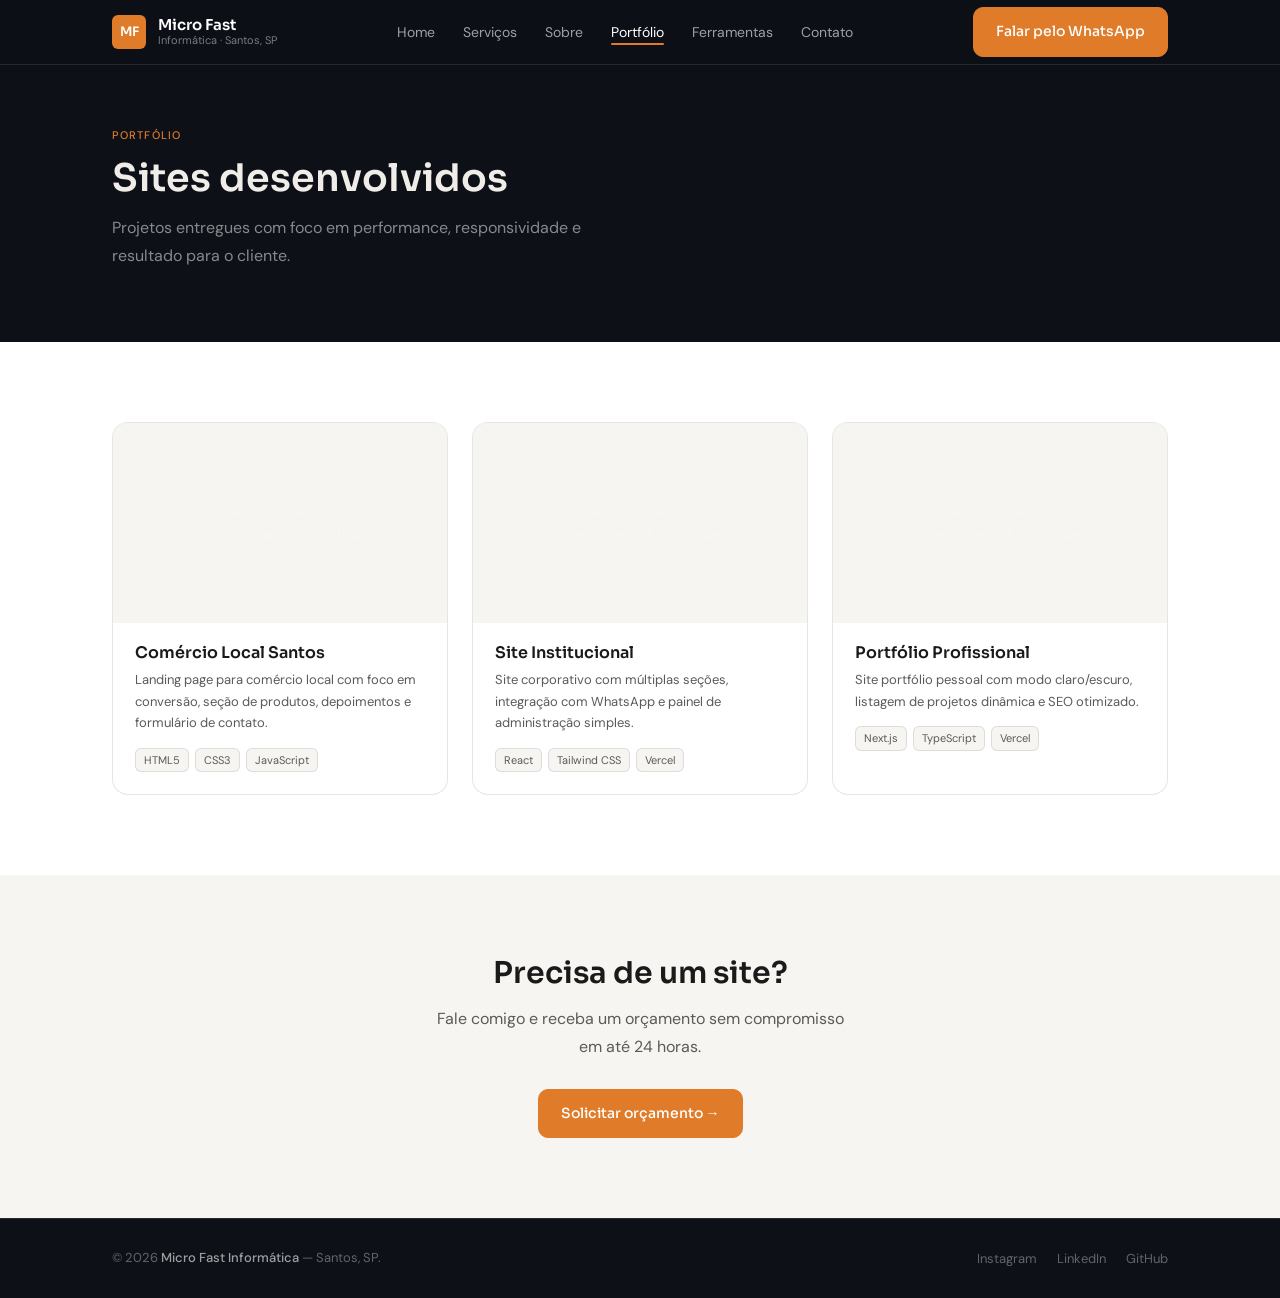
==== deploy/portfolio.html @ 58801572 "Atualizar site Micro Fast com novo layout e paginas - Adiciona index.html, ferramentas.html e portfo" ====
<!DOCTYPE html>
<html lang="pt-BR">
<head>
  <meta charset="UTF-8" />
  <meta name="viewport" content="width=device-width, initial-scale=1.0" />

  <title>Portfólio — Micro Fast Informática</title>
  <meta name="description" content="Sites desenvolvidos pela Micro Fast Informática. Landing pages, sites institucionais e portfólios em HTML, React e Next.js — Santos, SP." />
  <link rel="canonical" href="https://microfastinformatica.online/portfolio.html" />
  <link rel="icon" href="assets/images/logo.png" type="image/png" />

  <link rel="preconnect" href="https://fonts.googleapis.com" />
  <link rel="preconnect" href="https://fonts.gstatic.com" crossorigin />
  <link
    href="https://fonts.googleapis.com/css2?family=Sora:wght@400;500;600&family=DM+Sans:ital,wght@0,400;0,500;1,400&display=swap"
    rel="stylesheet"
  />

  <link rel="stylesheet" href="assets/css/style.css" />
</head>

<body>

  <!-- NAV (idêntica ao index) -->
  <header>
    <nav class="nav" role="navigation" aria-label="Menu principal">
      <div class="container nav__inner">
        <a href="index.html#home" class="nav__logo" aria-label="Voltar ao início">
          <div class="nav__logo-icon" aria-hidden="true">MF</div>
          <div class="nav__logo-text">
            <div class="nav__logo-name">Micro Fast</div>
            <div class="nav__logo-location">Informática · Santos, SP</div>
          </div>
        </a>
        <ul class="nav__links" role="list">
          <li><a href="index.html#home"     class="nav__link">Home</a></li>
          <li><a href="index.html#services" class="nav__link">Serviços</a></li>
          <li><a href="index.html#about"    class="nav__link">Sobre</a></li>
          <li><a href="portfolio.html"      class="nav__link active">Portfólio</a></li>
          <li><a href="ferramentas.html"    class="nav__link">Ferramentas</a></li>
          <li><a href="index.html#contact"  class="nav__link">Contato</a></li>
        </ul>
        <a
          href="https://api.whatsapp.com/send?phone=5513978264067"
          class="btn btn--primary nav__cta"
          target="_blank"
          rel="noopener"
        >Falar pelo WhatsApp</a>
        <button class="nav__toggle" aria-controls="nav-drawer" aria-expanded="false" aria-label="Abrir menu">
          <span></span><span></span><span></span>
        </button>
      </div>
      <nav class="nav__drawer" id="nav-drawer" aria-label="Menu mobile">
        <a href="index.html"          class="nav__drawer-link">Home</a>
        <a href="index.html#services" class="nav__drawer-link">Serviços</a>
        <a href="index.html#about"    class="nav__drawer-link">Sobre</a>
        <a href="portfolio.html"      class="nav__drawer-link">Portfólio</a>
        <a href="ferramentas.html"    class="nav__drawer-link">Ferramentas</a>
        <a href="index.html#contact"  class="nav__drawer-link">Contato</a>
        <a href="https://wa.me/5513978264067" class="btn btn--primary nav__drawer-cta" target="_blank" rel="noopener">WhatsApp</a>
      </nav>
    </nav>
  </header>


  <main>

    <!-- Header da página -->
    <div class="portfolio-page__header">
      <div class="container">
        <span class="section-label">Portfólio</span>
        <h1 style="color: #F0EDE8; margin-bottom: 12px;">Sites desenvolvidos</h1>
        <p style="color: rgba(255,255,255,0.5); font-size: 16px; max-width: 480px;">
          Projetos entregues com foco em performance, responsividade
          e resultado para o cliente.
        </p>
      </div>
    </div>

    <!-- Grid de projetos -->
    <section class="section" aria-label="Projetos">
      <div class="container">
        <div class="portfolio-page__grid">

          <!-- ============================================================
               INSTRUÇÃO: Duplicar este bloco para cada projeto.
               Substituir:
                 - portfolio-item__thumb → adicionar <img src="..." alt="...">
                 - portfolio-item__title → nome do projeto
                 - portfolio-item__desc  → descrição breve
                 - portfolio-item__tag   → tecnologias usadas
                 - o link do botão       → URL do projeto ao vivo
               ============================================================ -->

          <!-- Projeto 1 -->
          <article class="card portfolio-item animate-on-scroll">
            <div class="portfolio-item__thumb portfolio-preview__thumb--dark">
              <!-- <img src="assets/images/projeto-comércio-local.jpg" alt="Screenshot do site Comércio Local Santos" /> -->
              <!-- Placeholder até adicionar screenshot real: -->
              <div style="font-size: 12px; color: rgba(255,255,255,0.3); text-align: center; padding: 16px;">
                Adicionar screenshot<br>assets/images/projeto-1.jpg
              </div>
            </div>
            <div class="portfolio-item__body">
              <h2 class="portfolio-item__title">Comércio Local Santos</h2>
              <p class="portfolio-item__desc">
                Landing page para comércio local com foco em conversão,
                seção de produtos, depoimentos e formulário de contato.
              </p>
              <div class="portfolio-item__tags">
                <span class="portfolio-item__tag">HTML5</span>
                <span class="portfolio-item__tag">CSS3</span>
                <span class="portfolio-item__tag">JavaScript</span>
              </div>
              <!-- <a href="https://URL-DO-PROJETO.com" class="btn btn--outline" target="_blank" rel="noopener" style="margin-top:16px; font-size: 13px;">Ver projeto →</a> -->
            </div>
          </article>

          <!-- Projeto 2 -->
          <article class="card portfolio-item animate-on-scroll">
            <div class="portfolio-item__thumb portfolio-preview__thumb--purple">
              <div style="font-size: 12px; color: rgba(255,255,255,0.3); text-align: center; padding: 16px;">
                Adicionar screenshot<br>assets/images/projeto-2.jpg
              </div>
            </div>
            <div class="portfolio-item__body">
              <h2 class="portfolio-item__title">Site Institucional</h2>
              <p class="portfolio-item__desc">
                Site corporativo com múltiplas seções, integração com
                WhatsApp e painel de administração simples.
              </p>
              <div class="portfolio-item__tags">
                <span class="portfolio-item__tag">React</span>
                <span class="portfolio-item__tag">Tailwind CSS</span>
                <span class="portfolio-item__tag">Vercel</span>
              </div>
            </div>
          </article>

          <!-- Projeto 3 -->
          <article class="card portfolio-item animate-on-scroll">
            <div class="portfolio-item__thumb portfolio-preview__thumb--teal">
              <div style="font-size: 12px; color: rgba(255,255,255,0.3); text-align: center; padding: 16px;">
                Adicionar screenshot<br>assets/images/projeto-3.jpg
              </div>
            </div>
            <div class="portfolio-item__body">
              <h2 class="portfolio-item__title">Portfólio Profissional</h2>
              <p class="portfolio-item__desc">
                Site portfólio pessoal com modo claro/escuro,
                listagem de projetos dinâmica e SEO otimizado.
              </p>
              <div class="portfolio-item__tags">
                <span class="portfolio-item__tag">Next.js</span>
                <span class="portfolio-item__tag">TypeScript</span>
                <span class="portfolio-item__tag">Vercel</span>
              </div>
            </div>
          </article>

        </div><!-- /.portfolio-page__grid -->
      </div>
    </section>

    <!-- CTA final -->
    <section class="section section--alt" aria-label="CTA portfólio">
      <div class="container" style="text-align: center;">
        <h2 style="margin-bottom: 12px;">Precisa de um site?</h2>
        <p style="color: var(--color-text-secondary); margin-bottom: 28px; max-width: 420px; margin-left: auto; margin-right: auto;">
          Fale comigo e receba um orçamento sem compromisso em até 24 horas.
        </p>
        <a
          href="https://wa.me/5513978264067?text=Ol%C3%A1%20Antonio,%20gostaria%20de%20um%20or%C3%A7amento%20para%20cria%C3%A7%C3%A3o%20de%20site."
          class="btn btn--primary"
          target="_blank"
          rel="noopener"
        >
          Solicitar orçamento →
        </a>
      </div>
    </section>

  </main>


  <footer class="footer" role="contentinfo">
    <div class="container footer__inner">
      <p class="footer__copy">
        © <span id="footer-year">2025</span>
        <strong>Micro Fast Informática</strong> — Santos, SP.
      </p>
      <nav class="footer__links" aria-label="Links sociais">
        <a href="https://www.instagram.com/microfastinformatica/" class="footer__link" target="_blank" rel="noopener">Instagram</a>
        <a href="https://www.linkedin.com/in/antonio-rodrigo-gomes-de-oliveira-55240134a/" class="footer__link" target="_blank" rel="noopener">LinkedIn</a>
        <a href="https://github.com/arsgoliveira" class="footer__link" target="_blank" rel="noopener">GitHub</a>
      </nav>
    </div>
  </footer>

  <script src="assets/js/main.js"></script>
  <script>document.getElementById('footer-year').textContent = new Date().getFullYear();</script>

</body>
</html>
---- deploy/assets/css/style.css ----
/* ==========================================================================
   Micro Fast Informática — style.css
   Autor: Antonio Rodrigo · arsgoliveira
   Versão: 2.0.0
   
   ÍNDICE:
   01. Variáveis e Reset
   02. Tipografia Base
   03. Utilitários
   04. Componentes (botões, badges, cards)
   05. Navegação
   06. Hero
   07. Serviços
   08. Depoimentos
   09. Sobre / Timeline
   10. Portfólio
   11. Contato
   12. Footer
   13. Página Portfolio
   14. Página Ferramentas
   15. Animações
   16. Media Queries (responsivo)
   ========================================================================== */


/* ==========================================================================
   01. VARIÁVEIS E RESET
   ========================================================================== */

@import url('https://fonts.googleapis.com/css2?family=Sora:wght@400;500;600&family=DM+Sans:ital,wght@0,400;0,500;1,400&display=swap');

:root {
  /* Cores principais */
  --color-accent:       #E07B2A;
  --color-accent-hover: #C96A1C;
  --color-accent-light: rgba(224, 123, 42, 0.12);
  --color-accent-border:rgba(224, 123, 42, 0.30);

  /* Paleta escura (hero, nav, footer) */
  --color-dark:         #0D1117;
  --color-dark-2:       #141C26;
  --color-dark-3:       #1A2332;

  /* Paleta de superfícies (seções claras) */
  --color-bg:           #FFFFFF;
  --color-bg-secondary: #F7F5F2;
  --color-bg-tertiary:  #F0EDE8;

  /* Texto */
  --color-text-primary:   #1A1A1A;
  --color-text-secondary: #5A5A5A;
  --color-text-muted:     #9A9A9A;

  /* Bordas */
  --color-border:       rgba(0, 0, 0, 0.10);
  --color-border-dark:  rgba(255, 255, 255, 0.10);

  /* Tipografia */
  --font-display: 'Sora', sans-serif;
  --font-body:    'DM Sans', sans-serif;

  /* Espaçamentos */
  --section-py:   80px;
  --container-px: 32px;
  --max-width:    1120px;

  /* Raios de borda */
  --radius-sm:  6px;
  --radius-md:  10px;
  --radius-lg:  16px;
  --radius-xl:  24px;

  /* Sombras */
  --shadow-sm: 0 1px 3px rgba(0,0,0,0.08);
  --shadow-md: 0 4px 16px rgba(0,0,0,0.10);
  --shadow-lg: 0 8px 32px rgba(0,0,0,0.12);

  /* Transições */
  --transition: 0.22s ease;
}

/* Reset moderno */
*, *::before, *::after {
  box-sizing: border-box;
  margin: 0;
  padding: 0;
}

html {
  scroll-behavior: smooth;
  -webkit-text-size-adjust: 100%;
}

body {
  font-family: var(--font-body);
  font-size: 16px;
  line-height: 1.7;
  color: var(--color-text-primary);
  background: var(--color-bg);
  overflow-x: hidden;
}

img {
  max-width: 100%;
  height: auto;
  display: block;
}

a {
  color: inherit;
  text-decoration: none;
}

ul, ol {
  list-style: none;
}

button {
  font-family: var(--font-body);
  cursor: pointer;
}

input, textarea, select {
  font-family: var(--font-body);
  font-size: 14px;
}


/* ==========================================================================
   02. TIPOGRAFIA BASE
   ========================================================================== */

h1, h2, h3, h4 {
  font-family: var(--font-display);
  line-height: 1.25;
  font-weight: 600;
}

h1 { font-size: clamp(26px, 4vw, 38px); }
h2 { font-size: clamp(22px, 3vw, 30px); }
h3 { font-size: clamp(16px, 2vw, 20px); }
h4 { font-size: 16px; }

p { line-height: 1.75; }


/* ==========================================================================
   03. UTILITÁRIOS
   ========================================================================== */

.container {
  width: 100%;
  max-width: var(--max-width);
  margin: 0 auto;
  padding: 0 var(--container-px);
}

.section {
  padding: var(--section-py) 0;
}

.section--alt {
  background: var(--color-bg-secondary);
}

/* Rótulo de seção (ex: "Serviços", "Sobre") */
.section-label {
  display: inline-block;
  font-size: 11px;
  font-weight: 500;
  letter-spacing: 0.1em;
  text-transform: uppercase;
  color: var(--color-accent);
  margin-bottom: 10px;
}

/* Cabeçalho de seção */
.section-header {
  margin-bottom: 48px;
}

.section-header__title {
  font-family: var(--font-display);
  font-size: clamp(22px, 3vw, 30px);
  color: var(--color-text-primary);
  margin-bottom: 12px;
}

.section-header__sub {
  font-size: 16px;
  color: var(--color-text-secondary);
  max-width: 480px;
  line-height: 1.7;
}

/* Texto em destaque laranja */
.text-accent { color: var(--color-accent); }

/* Visually hidden (acessibilidade) */
.sr-only {
  position: absolute;
  width: 1px;
  height: 1px;
  padding: 0;
  margin: -1px;
  overflow: hidden;
  clip: rect(0,0,0,0);
  white-space: nowrap;
  border: 0;
}


/* ==========================================================================
   04. COMPONENTES
   ========================================================================== */

/* --- Botões --- */
.btn {
  display: inline-flex;
  align-items: center;
  gap: 8px;
  font-family: var(--font-display);
  font-size: 14px;
  font-weight: 500;
  padding: 12px 22px;
  border-radius: var(--radius-md);
  border: 1.5px solid transparent;
  transition: background var(--transition), color var(--transition),
              border-color var(--transition), transform var(--transition);
  white-space: nowrap;
}

.btn:active { transform: scale(0.97); }

.btn--primary {
  background: var(--color-accent);
  color: #fff;
  border-color: var(--color-accent);
}
.btn--primary:hover {
  background: var(--color-accent-hover);
  border-color: var(--color-accent-hover);
}

.btn--outline {
  background: transparent;
  color: var(--color-text-primary);
  border-color: var(--color-border);
}
.btn--outline:hover {
  background: var(--color-bg-secondary);
  border-color: rgba(0,0,0,0.2);
}

/* Variante para contexto escuro */
.btn--outline-dark {
  background: transparent;
  color: rgba(255,255,255,0.85);
  border-color: rgba(255,255,255,0.2);
}
.btn--outline-dark:hover {
  background: rgba(255,255,255,0.08);
  border-color: rgba(255,255,255,0.35);
  color: #fff;
}

.btn--whatsapp {
  background: #25D366;
  color: #fff;
  border-color: #25D366;
  justify-content: center;
  width: 100%;
}
.btn--whatsapp:hover { background: #1da854; border-color: #1da854; }

.btn--icon { padding: 0; border: none; background: none; }

/* --- Badge / Tag --- */
.badge {
  display: inline-flex;
  align-items: center;
  gap: 5px;
  font-size: 11px;
  font-weight: 500;
  padding: 4px 10px;
  border-radius: 20px;
}

.badge--accent {
  background: var(--color-accent-light);
  border: 1px solid var(--color-accent-border);
  color: var(--color-accent);
}

.badge--dot::before {
  content: '';
  display: inline-block;
  width: 6px;
  height: 6px;
  border-radius: 50%;
  background: var(--color-accent);
}

/* --- Cards base --- */
.card {
  background: var(--color-bg);
  border: 1px solid var(--color-border);
  border-radius: var(--radius-lg);
  transition: border-color var(--transition), box-shadow var(--transition);
}

.card:hover {
  border-color: var(--color-accent-border);
  box-shadow: var(--shadow-sm);
}

/* --- Ícone de feature --- */
.feature-icon {
  width: 44px;
  height: 44px;
  border-radius: var(--radius-md);
  background: var(--color-accent-light);
  display: flex;
  align-items: center;
  justify-content: center;
  flex-shrink: 0;
}

.feature-icon svg {
  width: 20px;
  height: 20px;
  stroke: var(--color-accent);
  fill: none;
  stroke-width: 1.8;
  stroke-linecap: round;
  stroke-linejoin: round;
}


/* ==========================================================================
   05. NAVEGAÇÃO
   ========================================================================== */

.nav {
  position: fixed;
  top: 0;
  left: 0;
  right: 0;
  z-index: 1000;
  background: rgba(13, 17, 23, 0.96);
  backdrop-filter: blur(12px);
  -webkit-backdrop-filter: blur(12px);
  border-bottom: 1px solid var(--color-border-dark);
  transition: background var(--transition);
}

.nav__inner {
  display: flex;
  align-items: center;
  justify-content: space-between;
  height: 64px;
  gap: 32px;
}

/* Logo */
.nav__logo {
  display: flex;
  align-items: center;
  gap: 12px;
  flex-shrink: 0;
}

.nav__logo-icon {
  width: 34px;
  height: 34px;
  background: var(--color-accent);
  border-radius: var(--radius-sm);
  display: flex;
  align-items: center;
  justify-content: center;
  font-family: var(--font-display);
  font-size: 13px;
  font-weight: 600;
  color: #fff;
  letter-spacing: -0.5px;
}

.nav__logo-text {
  line-height: 1.2;
}

.nav__logo-name {
  font-family: var(--font-display);
  font-size: 15px;
  font-weight: 600;
  color: #fff;
}

.nav__logo-location {
  font-size: 11px;
  color: rgba(255,255,255,0.45);
}

/* Links desktop */
.nav__links {
  display: flex;
  align-items: center;
  gap: 28px;
}

.nav__link {
  font-size: 14px;
  color: rgba(255,255,255,0.6);
  transition: color var(--transition);
  position: relative;
}

.nav__link:hover,
.nav__link.active {
  color: #fff;
}

.nav__link.active::after {
  content: '';
  position: absolute;
  bottom: -4px;
  left: 0;
  right: 0;
  height: 2px;
  background: var(--color-accent);
  border-radius: 2px;
}

/* CTA no nav */
.nav__cta {
  flex-shrink: 0;
}

/* Hamburguer (mobile) */
.nav__toggle {
  display: none;
  flex-direction: column;
  gap: 5px;
  padding: 4px;
  background: none;
  border: none;
  cursor: pointer;
}

.nav__toggle span {
  display: block;
  width: 22px;
  height: 2px;
  background: rgba(255,255,255,0.8);
  border-radius: 2px;
  transition: transform var(--transition), opacity var(--transition);
}

/* Menu mobile aberto */
.nav__toggle.is-open span:nth-child(1) { transform: translateY(7px) rotate(45deg); }
.nav__toggle.is-open span:nth-child(2) { opacity: 0; }
.nav__toggle.is-open span:nth-child(3) { transform: translateY(-7px) rotate(-45deg); }

/* Drawer mobile */
.nav__drawer {
  display: none;
  position: fixed;
  inset: 64px 0 0 0;
  background: var(--color-dark);
  z-index: 999;
  padding: 28px var(--container-px);
  flex-direction: column;
  gap: 6px;
  border-top: 1px solid var(--color-border-dark);
}

.nav__drawer.is-open { display: flex; }

.nav__drawer-link {
  font-size: 18px;
  font-weight: 500;
  color: rgba(255,255,255,0.75);
  padding: 10px 0;
  border-bottom: 1px solid var(--color-border-dark);
  transition: color var(--transition);
}

.nav__drawer-link:hover { color: var(--color-accent); }

.nav__drawer-cta {
  margin-top: 16px;
}


/* ==========================================================================
   06. HERO
   ========================================================================== */

.hero {
  background: var(--color-dark);
  padding: 140px 0 96px;
  position: relative;
  overflow: hidden;
}

/* Decoração de fundo — anéis concêntricos */
.hero__bg-ring {
  position: absolute;
  border-radius: 50%;
  border: 1px solid rgba(224, 123, 42, 0.08);
  right: -60px;
  top: 50%;
  transform: translateY(-50%);
  pointer-events: none;
}

.hero__bg-ring--1 { width: 480px; height: 480px; }
.hero__bg-ring--2 { width: 320px; height: 320px; right: 20px; border-color: rgba(224,123,42,0.13); }
.hero__bg-ring--3 {
  width: 160px;
  height: 160px;
  right: 100px;
  border-color: rgba(224,123,42,0.22);
  background: rgba(224,123,42,0.04);
  display: flex;
  align-items: center;
  justify-content: center;
}

.hero__bg-ring-label {
  font-family: var(--font-display);
  font-size: 11px;
  font-weight: 500;
  color: var(--color-accent);
  text-align: center;
  line-height: 1.4;
}

/* Conteúdo */
.hero__content {
  position: relative;
  z-index: 1;
  max-width: 600px;
}

.hero__badge {
  margin-bottom: 24px;
}

.hero__title {
  font-family: var(--font-display);
  font-size: clamp(28px, 4.5vw, 44px);
  font-weight: 600;
  color: #F0EDE8;
  line-height: 1.2;
  margin-bottom: 18px;
}

.hero__title em {
  color: var(--color-accent);
  font-style: normal;
}

.hero__description {
  font-size: 16px;
  color: rgba(255,255,255,0.55);
  line-height: 1.75;
  max-width: 460px;
  margin-bottom: 36px;
}

.hero__actions {
  display: flex;
  gap: 14px;
  flex-wrap: wrap;
  margin-bottom: 56px;
}

/* Stats */
.hero__stats {
  display: flex;
  gap: 40px;
  flex-wrap: wrap;
  padding-top: 36px;
  border-top: 1px solid rgba(255,255,255,0.08);
}

.hero-stat__number {
  font-family: var(--font-display);
  font-size: 26px;
  font-weight: 600;
  color: #F0EDE8;
  line-height: 1;
  margin-bottom: 4px;
}

.hero-stat__number em {
  color: var(--color-accent);
  font-style: normal;
}

.hero-stat__label {
  font-size: 12px;
  color: rgba(255,255,255,0.4);
}


/* ==========================================================================
   07. SERVIÇOS
   ========================================================================== */

.services__grid {
  display: grid;
  grid-template-columns: repeat(3, 1fr);
  gap: 20px;
}

.service-card {
  padding: 28px;
}

.service-card__icon {
  margin-bottom: 20px;
}

.service-card__title {
  font-family: var(--font-display);
  font-size: 17px;
  font-weight: 600;
  color: var(--color-text-primary);
  margin-bottom: 10px;
}

.service-card__desc {
  font-size: 14px;
  color: var(--color-text-secondary);
  line-height: 1.7;
  margin-bottom: 20px;
}

.service-card__list {
  margin-bottom: 20px;
}

.service-card__list li {
  font-size: 13px;
  color: var(--color-text-secondary);
  padding: 5px 0;
  display: flex;
  align-items: flex-start;
  gap: 8px;
}

/* Marcador laranja da lista */
.service-card__list li::before {
  content: '';
  width: 5px;
  height: 5px;
  border-radius: 50%;
  background: var(--color-accent);
  margin-top: 7px;
  flex-shrink: 0;
}

.service-card__tag {
  display: inline-block;
  font-size: 11px;
  font-weight: 500;
  background: var(--color-accent-light);
  color: #B86018;
  border-radius: var(--radius-sm);
  padding: 3px 9px;
}


/* ==========================================================================
   08. DEPOIMENTOS
   ========================================================================== */

.testimonials__grid {
  display: grid;
  grid-template-columns: repeat(3, 1fr);
  gap: 20px;
}

.testimonial-card {
  padding: 24px;
}

.testimonial-card__stars {
  color: var(--color-accent);
  font-size: 14px;
  letter-spacing: 2px;
  margin-bottom: 14px;
}

.testimonial-card__text {
  font-size: 14px;
  font-style: italic;
  color: var(--color-text-secondary);
  line-height: 1.75;
  margin-bottom: 18px;
}

.testimonial-card__author {
  display: flex;
  align-items: center;
  gap: 10px;
}

.testimonial-card__avatar {
  width: 36px;
  height: 36px;
  border-radius: 50%;
  display: flex;
  align-items: center;
  justify-content: center;
  font-family: var(--font-display);
  font-size: 12px;
  font-weight: 600;
  flex-shrink: 0;
}

/* Cores dos avatares */
.avatar--blue   { background: #E6F1FB; color: #185FA5; }
.avatar--green  { background: #EAF3DE; color: #3B6D11; }
.avatar--amber  { background: #FAEEDA; color: #854F0B; }

.testimonial-card__name {
  font-size: 13px;
  font-weight: 500;
  color: var(--color-text-primary);
}

.testimonial-card__role {
  font-size: 12px;
  color: var(--color-text-muted);
}


/* ==========================================================================
   09. SOBRE / TIMELINE
   ========================================================================== */

.about__grid {
  display: grid;
  grid-template-columns: 1fr 1fr;
  gap: 64px;
  align-items: start;
}

.about__text p {
  font-size: 15px;
  color: var(--color-text-secondary);
  line-height: 1.8;
  margin-bottom: 16px;
}

/* Citação em destaque */
.about__highlight {
  border-left: 3px solid var(--color-accent);
  padding: 12px 20px;
  margin: 24px 0;
  font-size: 15px;
  font-weight: 500;
  color: var(--color-text-primary);
  line-height: 1.65;
  background: var(--color-accent-light);
  border-radius: 0 var(--radius-sm) var(--radius-sm) 0;
}

.about__actions {
  margin-top: 28px;
  display: flex;
  gap: 12px;
  flex-wrap: wrap;
}

/* Timeline */
.timeline {
  position: relative;
  padding-left: 24px;
}

.timeline::before {
  content: '';
  position: absolute;
  left: 0;
  top: 8px;
  bottom: 8px;
  width: 1px;
  background: var(--color-border);
}

.timeline__item {
  position: relative;
  margin-bottom: 28px;
}

.timeline__item:last-child { margin-bottom: 0; }

/* Ponto na linha do tempo */
.timeline__item::before {
  content: '';
  position: absolute;
  left: -28px;
  top: 5px;
  width: 9px;
  height: 9px;
  border-radius: 50%;
  background: var(--color-accent);
  border: 2px solid var(--color-bg);
}

.timeline__year {
  font-size: 11px;
  font-weight: 600;
  color: var(--color-accent);
  letter-spacing: 0.05em;
  margin-bottom: 4px;
}

.timeline__title {
  font-size: 14px;
  font-weight: 500;
  color: var(--color-text-primary);
  margin-bottom: 2px;
}

.timeline__desc {
  font-size: 13px;
  color: var(--color-text-secondary);
  line-height: 1.6;
}


/* ==========================================================================
   10. PORTFÓLIO (preview na home)
   ========================================================================== */

.portfolio-preview__grid {
  display: grid;
  grid-template-columns: repeat(3, 1fr);
  gap: 20px;
  margin-bottom: 32px;
}

.portfolio-preview__card {
  overflow: hidden;
}

/* Thumbnail simulada */
.portfolio-preview__thumb {
  height: 140px;
  position: relative;
  display: flex;
  align-items: center;
  justify-content: center;
  overflow: hidden;
}

.portfolio-preview__thumb--dark   { background: linear-gradient(135deg, #0D1117, #1a2a3a); }
.portfolio-preview__thumb--purple { background: linear-gradient(135deg, #1a1a2e, #0d1b2a); }
.portfolio-preview__thumb--teal   { background: linear-gradient(135deg, #0f2027, #203a43); }

/* Janelinha de browser dentro do thumb */
.portfolio-preview__browser {
  width: 65%;
  background: rgba(255,255,255,0.06);
  border: 1px solid rgba(255,255,255,0.12);
  border-radius: 5px;
  overflow: hidden;
}

.portfolio-preview__browser-bar {
  height: 14px;
  background: rgba(255,255,255,0.04);
  border-bottom: 1px solid rgba(255,255,255,0.08);
  display: flex;
  align-items: center;
  gap: 3px;
  padding: 0 6px;
}

.portfolio-preview__browser-dot {
  width: 4px;
  height: 4px;
  border-radius: 50%;
  background: rgba(255,255,255,0.2);
}

.portfolio-preview__browser-body {
  padding: 7px 8px;
  display: flex;
  flex-direction: column;
  gap: 4px;
}

.portfolio-preview__browser-line {
  height: 3px;
  background: rgba(224,123,42,0.5);
  border-radius: 2px;
}

.portfolio-preview__browser-line--short { width: 70%; }
.portfolio-preview__browser-line--shorter { width: 50%; }

.portfolio-preview__browser-filler {
  height: 2px;
  background: rgba(255,255,255,0.08);
  border-radius: 1px;
}

.portfolio-preview__info {
  padding: 16px 18px 20px;
}

.portfolio-preview__name {
  font-family: var(--font-display);
  font-size: 14px;
  font-weight: 600;
  color: var(--color-text-primary);
  margin-bottom: 4px;
}

.portfolio-preview__type {
  font-size: 12px;
  color: var(--color-text-muted);
}

.portfolio-preview__cta {
  text-align: center;
}


/* ==========================================================================
   11. CONTATO
   ========================================================================== */

.contact__grid {
  display: grid;
  grid-template-columns: 1fr 1fr;
  gap: 56px;
  align-items: start;
}

/* Info lateral */
.contact__info-list {
  margin-bottom: 28px;
}

.contact__info-item {
  display: flex;
  align-items: flex-start;
  gap: 14px;
  padding: 14px 0;
  border-bottom: 1px solid var(--color-border);
}

.contact__info-item:first-child { padding-top: 0; }
.contact__info-item:last-child  { border-bottom: none; }

.contact__info-label {
  font-size: 11px;
  color: var(--color-text-muted);
  margin-bottom: 3px;
  text-transform: uppercase;
  letter-spacing: 0.06em;
}

.contact__info-value {
  font-size: 14px;
  font-weight: 500;
  color: var(--color-text-primary);
}

.contact__info-value a {
  color: var(--color-accent);
  transition: opacity var(--transition);
}

.contact__info-value a:hover { opacity: 0.75; }

/* Placeholder do mapa */
.contact__map {
  background: var(--color-bg-secondary);
  border: 1px solid var(--color-border);
  border-radius: var(--radius-lg);
  height: 200px;
  display: flex;
  flex-direction: column;
  align-items: center;
  justify-content: center;
  gap: 10px;
  overflow: hidden;
}

.contact__map iframe {
  width: 100%;
  height: 100%;
  border: none;
  border-radius: var(--radius-lg);
}

/* Formulário */
.contact__form {
  background: var(--color-bg-secondary);
  border: 1px solid var(--color-border);
  border-radius: var(--radius-lg);
  padding: 28px;
}

.form-group {
  margin-bottom: 16px;
}

.form-group label {
  display: block;
  font-size: 12px;
  font-weight: 500;
  color: var(--color-text-secondary);
  margin-bottom: 6px;
  text-transform: uppercase;
  letter-spacing: 0.05em;
}

.form-group input,
.form-group select,
.form-group textarea {
  width: 100%;
  background: var(--color-bg);
  border: 1px solid var(--color-border);
  border-radius: var(--radius-md);
  padding: 10px 14px;
  color: var(--color-text-primary);
  transition: border-color var(--transition), box-shadow var(--transition);
  outline: none;
  appearance: none;
  -webkit-appearance: none;
}

.form-group input:focus,
.form-group select:focus,
.form-group textarea:focus {
  border-color: var(--color-accent);
  box-shadow: 0 0 0 3px var(--color-accent-light);
}

.form-group textarea {
  height: 100px;
  resize: vertical;
}

.form-group select {
  background-image: url("data:image/svg+xml,%3Csvg xmlns='http://www.w3.org/2000/svg' width='12' height='12' viewBox='0 0 24 24' fill='none' stroke='%23999' stroke-width='2'%3E%3Cpolyline points='6 9 12 15 18 9'/%3E%3C/svg%3E");
  background-repeat: no-repeat;
  background-position: right 12px center;
  padding-right: 36px;
}

.form__submit-row {
  display: flex;
  flex-direction: column;
  gap: 10px;
  margin-top: 8px;
}

.btn--submit {
  width: 100%;
  justify-content: center;
}

/* Feedback de envio */
.form__feedback {
  font-size: 13px;
  text-align: center;
  padding: 8px;
  border-radius: var(--radius-sm);
  display: none;
}

.form__feedback.is-success {
  display: block;
  background: #EAF3DE;
  color: #3B6D11;
}

.form__feedback.is-error {
  display: block;
  background: #FCEBEB;
  color: #A32D2D;
}


/* ==========================================================================
   12. FOOTER
   ========================================================================== */

.footer {
  background: var(--color-dark);
  padding: 28px 0;
  border-top: 1px solid var(--color-border-dark);
}

.footer__inner {
  display: flex;
  align-items: center;
  justify-content: space-between;
  gap: 20px;
  flex-wrap: wrap;
}

.footer__copy {
  font-size: 13px;
  color: rgba(255,255,255,0.35);
}

.footer__copy strong {
  color: rgba(255,255,255,0.6);
  font-weight: 500;
}

.footer__links {
  display: flex;
  gap: 20px;
}

.footer__link {
  font-size: 13px;
  color: rgba(255,255,255,0.35);
  transition: color var(--transition);
}

.footer__link:hover { color: var(--color-accent); }


/* ==========================================================================
   13. PÁGINA PORTFÓLIO
   ========================================================================== */

.portfolio-page__header {
  background: var(--color-dark);
  padding: 120px 0 72px;
}

.portfolio-page__header h1 {
  color: #F0EDE8;
}

.portfolio-page__header p {
  color: rgba(255,255,255,0.5);
}

.portfolio-page__grid {
  display: grid;
  grid-template-columns: repeat(auto-fill, minmax(300px, 1fr));
  gap: 24px;
}

.portfolio-item {
  overflow: hidden;
}

.portfolio-item__thumb {
  height: 200px;
  background: var(--color-bg-secondary);
  display: flex;
  align-items: center;
  justify-content: center;
  overflow: hidden;
  position: relative;
}

.portfolio-item__thumb img {
  width: 100%;
  height: 100%;
  object-fit: cover;
  transition: transform 0.4s ease;
}

.portfolio-item:hover .portfolio-item__thumb img {
  transform: scale(1.04);
}

.portfolio-item__body {
  padding: 20px 22px 22px;
}

.portfolio-item__title {
  font-family: var(--font-display);
  font-size: 16px;
  font-weight: 600;
  margin-bottom: 6px;
}

.portfolio-item__desc {
  font-size: 13px;
  color: var(--color-text-secondary);
  line-height: 1.65;
  margin-bottom: 14px;
}

.portfolio-item__tags {
  display: flex;
  gap: 6px;
  flex-wrap: wrap;
}

.portfolio-item__tag {
  font-size: 11px;
  background: var(--color-bg-secondary);
  color: var(--color-text-secondary);
  border: 1px solid var(--color-border);
  border-radius: var(--radius-sm);
  padding: 2px 8px;
}


/* ==========================================================================
   14. PÁGINA FERRAMENTAS
   ========================================================================== */

.tools-page__header {
  background: var(--color-dark);
  padding: 120px 0 72px;
}

.tools-page__header h1 { color: #F0EDE8; }
.tools-page__header p { color: rgba(255,255,255,0.5); }

.tools__grid {
  display: grid;
  grid-template-columns: repeat(auto-fill, minmax(280px, 1fr));
  gap: 20px;
}

.tool-card {
  padding: 22px;
  display: flex;
  flex-direction: column;
  gap: 12px;
}

.tool-card__title {
  font-family: var(--font-display);
  font-size: 15px;
  font-weight: 600;
}

.tool-card__desc {
  font-size: 13px;
  color: var(--color-text-secondary);
  line-height: 1.65;
  flex: 1;
}


/* ==========================================================================
   15. ANIMAÇÕES
   ========================================================================== */

/* Fade-in ao entrar na viewport */
.animate-on-scroll {
  opacity: 0;
  transform: translateY(20px);
  transition: opacity 0.5s ease, transform 0.5s ease;
}

.animate-on-scroll.is-visible {
  opacity: 1;
  transform: translateY(0);
}

/* Delay escalonado para grids */
.animate-on-scroll:nth-child(2) { transition-delay: 0.08s; }
.animate-on-scroll:nth-child(3) { transition-delay: 0.16s; }
.animate-on-scroll:nth-child(4) { transition-delay: 0.24s; }


/* ==========================================================================
   16. MEDIA QUERIES — RESPONSIVO
   ========================================================================== */

/* Tablet grande (< 1024px) */
@media (max-width: 1024px) {
  :root {
    --section-py: 64px;
    --container-px: 24px;
  }

  .services__grid          { grid-template-columns: 1fr 1fr; }
  .testimonials__grid      { grid-template-columns: 1fr 1fr; }
  .portfolio-preview__grid { grid-template-columns: 1fr 1fr; }
}

/* Tablet (< 768px) */
@media (max-width: 768px) {
  :root {
    --section-py: 52px;
    --container-px: 20px;
  }

  /* Nav — mostrar hamburguer */
  .nav__links  { display: none; }
  .nav__cta    { display: none; }
  .nav__toggle { display: flex; }

  /* Hero */
  .hero {
    padding: 110px 0 72px;
    text-align: center;
  }

  .hero__bg-ring { display: none; }

  .hero__content {
    max-width: 100%;
  }

  .hero__description { margin: 0 auto 36px; }

  .hero__actions {
    justify-content: center;
  }

  .hero__stats {
    justify-content: center;
    gap: 28px;
  }

  /* Grids de 1 coluna */
  .services__grid          { grid-template-columns: 1fr; }
  .testimonials__grid      { grid-template-columns: 1fr; }
  .portfolio-preview__grid { grid-template-columns: 1fr; }
  .about__grid             { grid-template-columns: 1fr; gap: 40px; }
  .contact__grid           { grid-template-columns: 1fr; gap: 40px; }

  /* Section headers */
  .section-header__sub { max-width: 100%; }

  /* Footer */
  .footer__inner {
    flex-direction: column;
    text-align: center;
  }
}

/* Mobile (< 480px) */
@media (max-width: 480px) {
  :root { --container-px: 16px; }

  .hero__actions {
    flex-direction: column;
    width: 100%;
  }

  .hero__actions .btn {
    width: 100%;
    justify-content: center;
  }

  .hero__stats {
    gap: 20px;
  }

  .contact__form { padding: 20px; }

  .about__actions {
    flex-direction: column;
  }

  .about__actions .btn {
    width: 100%;
    justify-content: center;
  }
}
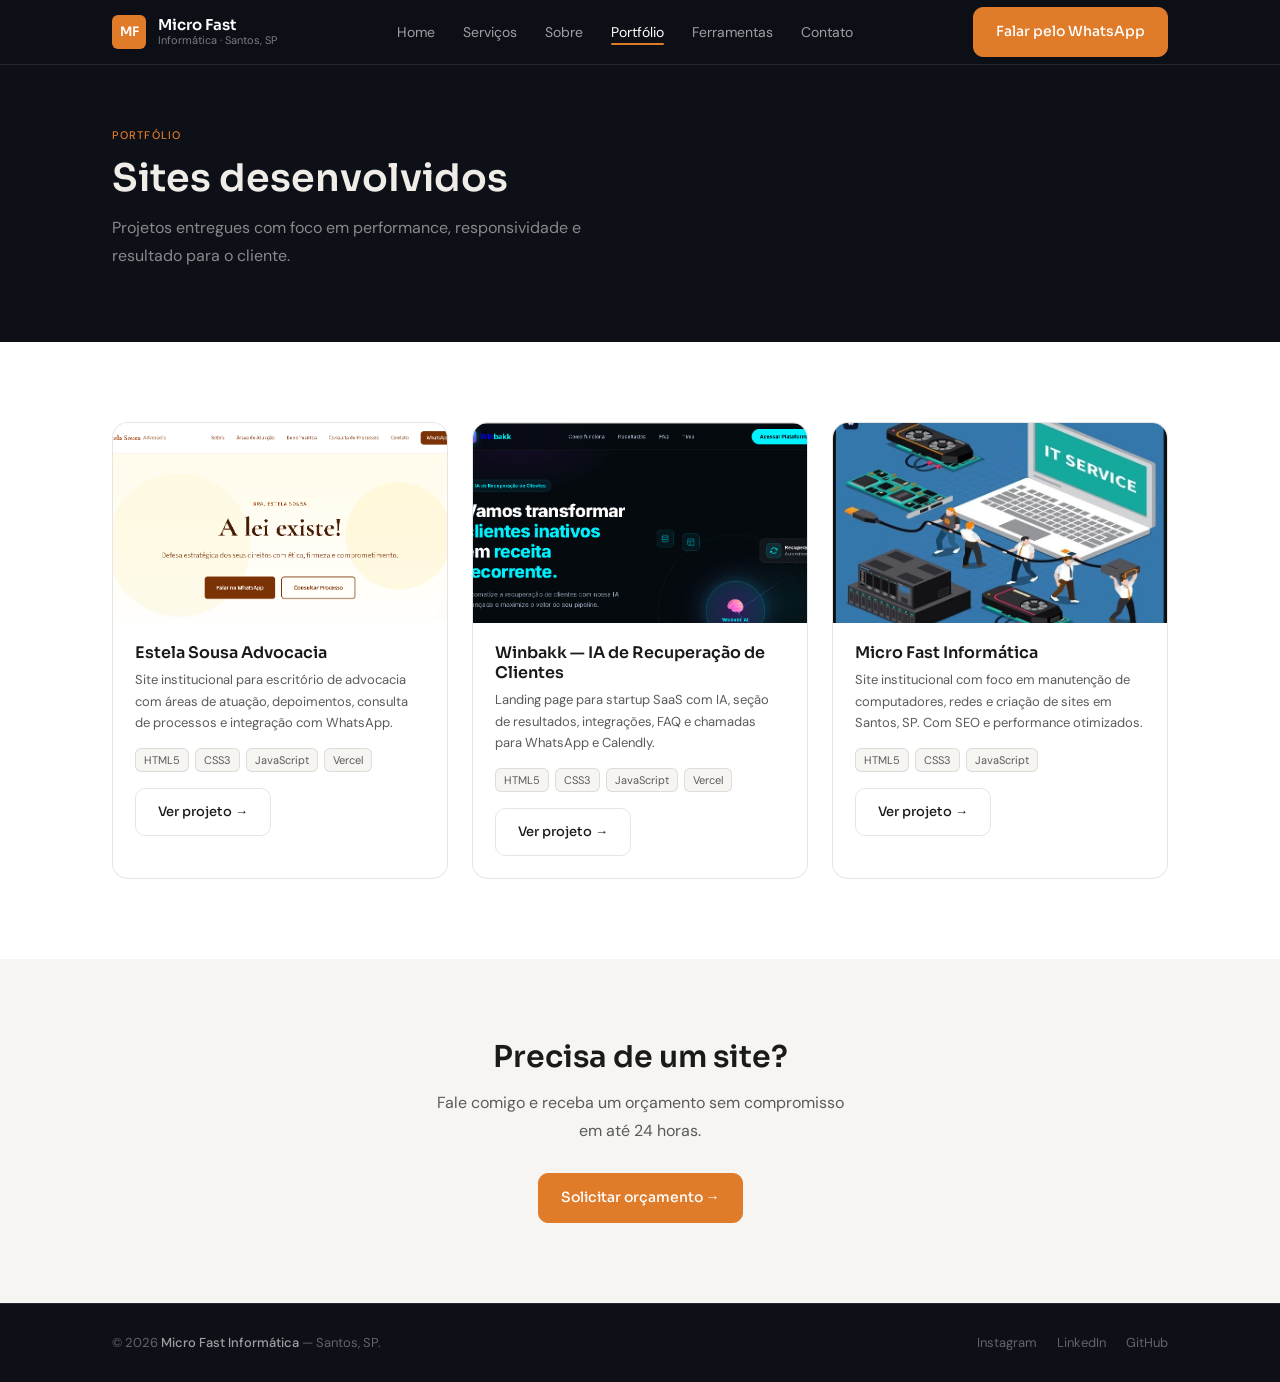
==== commit 49530149: "Portfoilio: adicionar projetos reais Estela Adv, Winbakk e Micro Fast com links e imagens Made-with:" ====
--- a/deploy/portfolio.html
+++ b/deploy/portfolio.html
@@ -92,69 +92,71 @@
                  - o link do botão       → URL do projeto ao vivo
                ============================================================ -->
 
-          <!-- Projeto 1 -->
+          <!-- Projeto 1 — Estela Sousa Advocacia -->
           <article class="card portfolio-item animate-on-scroll">
-            <div class="portfolio-item__thumb portfolio-preview__thumb--dark">
-              <!-- <img src="assets/images/projeto-comércio-local.jpg" alt="Screenshot do site Comércio Local Santos" /> -->
-              <!-- Placeholder até adicionar screenshot real: -->
-              <div style="font-size: 12px; color: rgba(255,255,255,0.3); text-align: center; padding: 16px;">
-                Adicionar screenshot<br>assets/images/projeto-1.jpg
-              </div>
-            </div>
+            <a href="https://estela-adv.vercel.app/" target="_blank" rel="noopener" class="portfolio-item__thumb-link" aria-label="Ver projeto Estela Sousa Advocacia">
+              <div class="portfolio-item__thumb">
+                <img src="assets/images/estela-adv-thumb.png" alt="Screenshot do site Estela Sousa Advocacia" loading="lazy" />
+              </div>
+            </a>
             <div class="portfolio-item__body">
-              <h2 class="portfolio-item__title">Comércio Local Santos</h2>
+              <h2 class="portfolio-item__title">Estela Sousa Advocacia</h2>
               <p class="portfolio-item__desc">
-                Landing page para comércio local com foco em conversão,
-                seção de produtos, depoimentos e formulário de contato.
+                Site institucional para escritório de advocacia com áreas de atuação,
+                depoimentos, consulta de processos e integração com WhatsApp.
               </p>
               <div class="portfolio-item__tags">
                 <span class="portfolio-item__tag">HTML5</span>
                 <span class="portfolio-item__tag">CSS3</span>
                 <span class="portfolio-item__tag">JavaScript</span>
-              </div>
-              <!-- <a href="https://URL-DO-PROJETO.com" class="btn btn--outline" target="_blank" rel="noopener" style="margin-top:16px; font-size: 13px;">Ver projeto →</a> -->
+                <span class="portfolio-item__tag">Vercel</span>
+              </div>
+              <a href="https://estela-adv.vercel.app/" class="btn btn--outline" target="_blank" rel="noopener" style="margin-top:16px; font-size: 13px;">Ver projeto →</a>
             </div>
           </article>
 
-          <!-- Projeto 2 -->
+          <!-- Projeto 2 — Winbakk -->
           <article class="card portfolio-item animate-on-scroll">
-            <div class="portfolio-item__thumb portfolio-preview__thumb--purple">
-              <div style="font-size: 12px; color: rgba(255,255,255,0.3); text-align: center; padding: 16px;">
-                Adicionar screenshot<br>assets/images/projeto-2.jpg
-              </div>
-            </div>
+            <a href="https://winbakk-solution.vercel.app/" target="_blank" rel="noopener" class="portfolio-item__thumb-link" aria-label="Ver projeto Winbakk">
+              <div class="portfolio-item__thumb">
+                <img src="assets/images/winbakk-thumb.png" alt="Screenshot do site Winbakk" loading="lazy" />
+              </div>
+            </a>
             <div class="portfolio-item__body">
-              <h2 class="portfolio-item__title">Site Institucional</h2>
+              <h2 class="portfolio-item__title">Winbakk — IA de Recuperação de Clientes</h2>
               <p class="portfolio-item__desc">
-                Site corporativo com múltiplas seções, integração com
-                WhatsApp e painel de administração simples.
+                Landing page para startup SaaS com IA, seção de resultados,
+                integrações, FAQ e chamadas para WhatsApp e Calendly.
               </p>
               <div class="portfolio-item__tags">
-                <span class="portfolio-item__tag">React</span>
-                <span class="portfolio-item__tag">Tailwind CSS</span>
+                <span class="portfolio-item__tag">HTML5</span>
+                <span class="portfolio-item__tag">CSS3</span>
+                <span class="portfolio-item__tag">JavaScript</span>
                 <span class="portfolio-item__tag">Vercel</span>
               </div>
+              <a href="https://winbakk-solution.vercel.app/" class="btn btn--outline" target="_blank" rel="noopener" style="margin-top:16px; font-size: 13px;">Ver projeto →</a>
             </div>
           </article>
 
-          <!-- Projeto 3 -->
+          <!-- Projeto 3 — Micro Fast Informática -->
           <article class="card portfolio-item animate-on-scroll">
-            <div class="portfolio-item__thumb portfolio-preview__thumb--teal">
-              <div style="font-size: 12px; color: rgba(255,255,255,0.3); text-align: center; padding: 16px;">
-                Adicionar screenshot<br>assets/images/projeto-3.jpg
-              </div>
-            </div>
+            <a href="https://microfastinformatica.online/" target="_blank" rel="noopener" class="portfolio-item__thumb-link" aria-label="Ver projeto Micro Fast Informática">
+              <div class="portfolio-item__thumb">
+                <img src="assets/images/hero.jpg" alt="Screenshot do site Micro Fast Informática" loading="lazy" />
+              </div>
+            </a>
             <div class="portfolio-item__body">
-              <h2 class="portfolio-item__title">Portfólio Profissional</h2>
+              <h2 class="portfolio-item__title">Micro Fast Informática</h2>
               <p class="portfolio-item__desc">
-                Site portfólio pessoal com modo claro/escuro,
-                listagem de projetos dinâmica e SEO otimizado.
+                Site institucional com foco em manutenção de computadores,
+                redes e criação de sites em Santos, SP. Com SEO e performance otimizados.
               </p>
               <div class="portfolio-item__tags">
-                <span class="portfolio-item__tag">Next.js</span>
-                <span class="portfolio-item__tag">TypeScript</span>
-                <span class="portfolio-item__tag">Vercel</span>
-              </div>
+                <span class="portfolio-item__tag">HTML5</span>
+                <span class="portfolio-item__tag">CSS3</span>
+                <span class="portfolio-item__tag">JavaScript</span>
+              </div>
+              <a href="https://microfastinformatica.online/" class="btn btn--outline" target="_blank" rel="noopener" style="margin-top:16px; font-size: 13px;">Ver projeto →</a>
             </div>
           </article>
 
--- a/deploy/assets/css/style.css
+++ b/deploy/assets/css/style.css
@@ -1161,6 +1161,12 @@
   overflow: hidden;
 }
 
+.portfolio-item__thumb-link {
+  display: block;
+  overflow: hidden;
+  text-decoration: none;
+}
+
 .portfolio-item__thumb {
   height: 200px;
   background: var(--color-bg-secondary);
